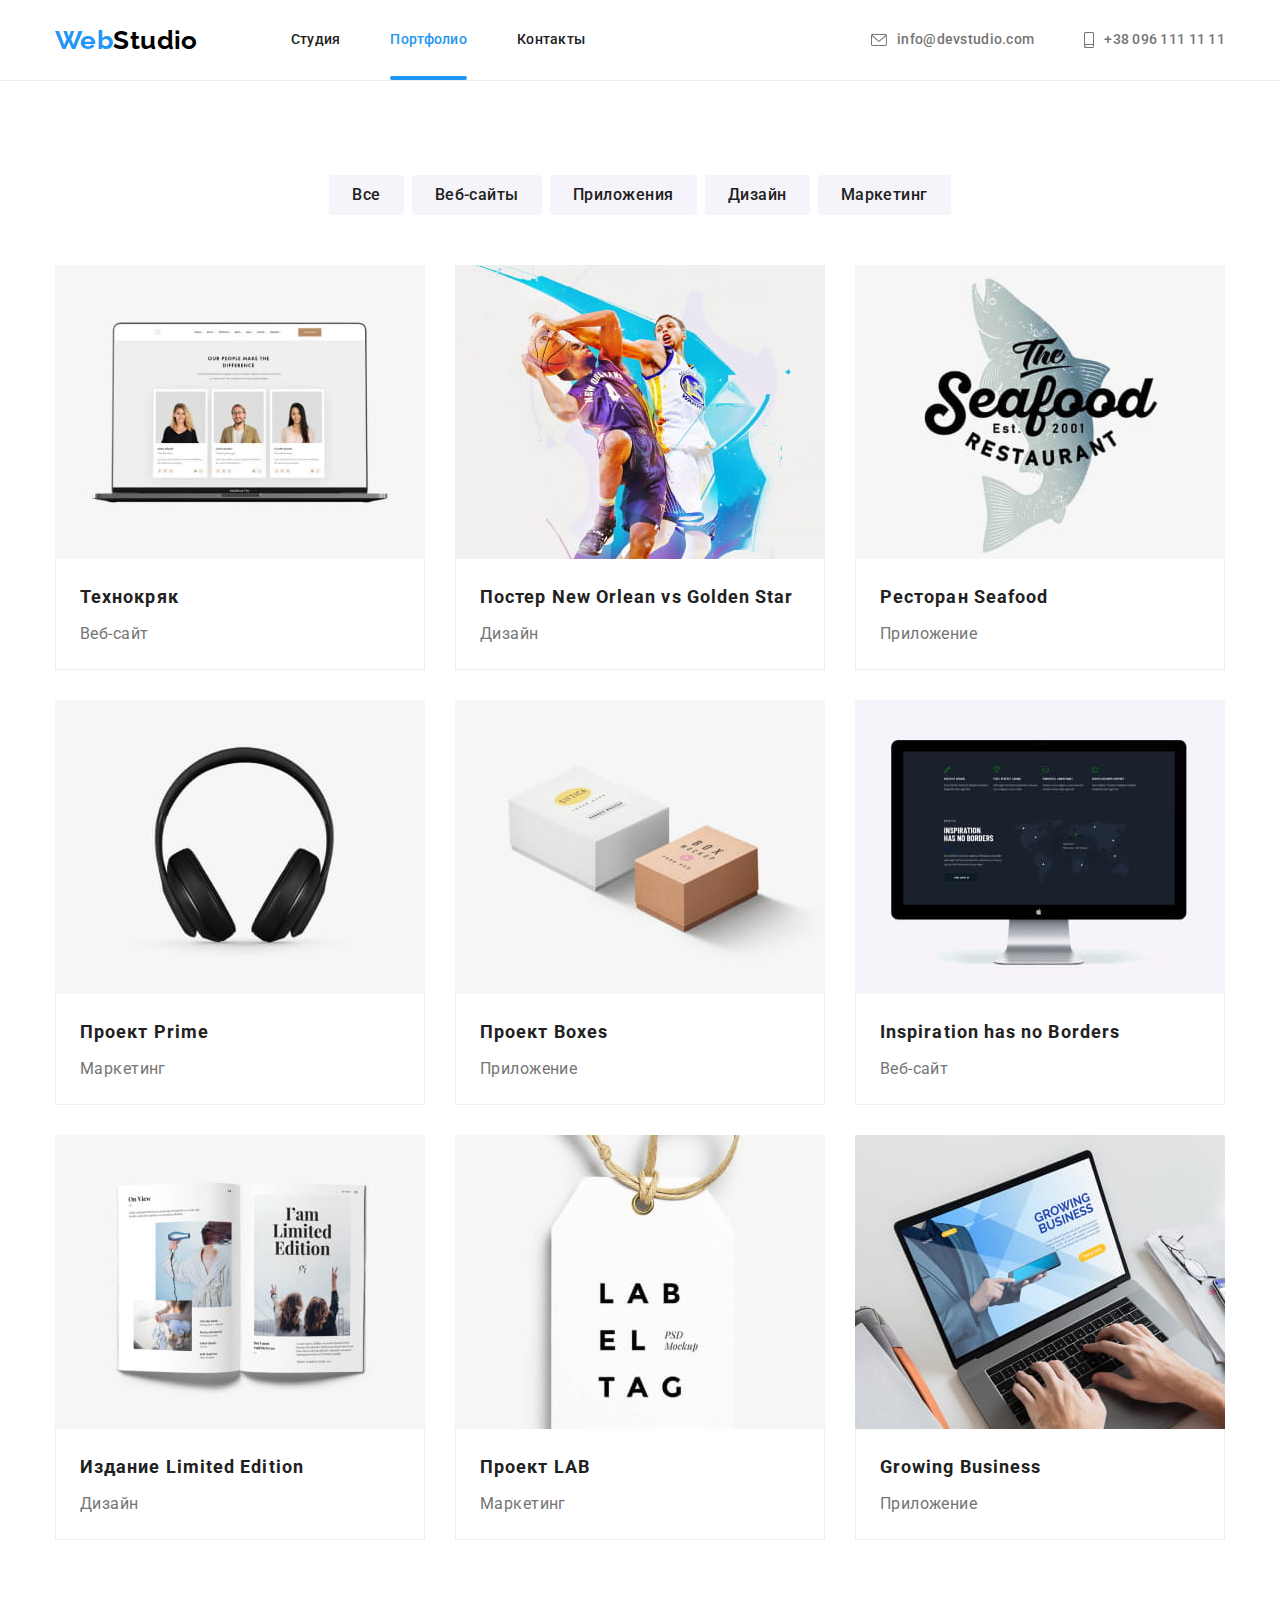
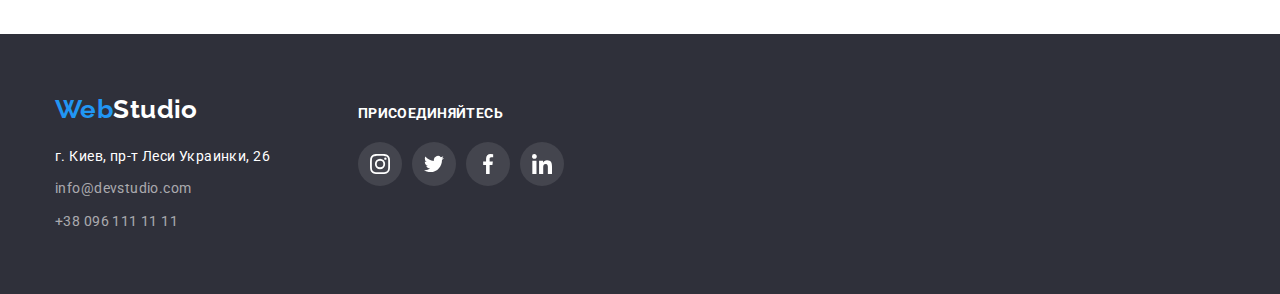
==== portfolio.html @ bdee9311 "commit" ====
<!DOCTYPE html>
<html lang="ru">
<head>
    <meta charset="UTF-8" />
    <meta http-equiv="X-UA-Compatible" content="IE=edge" />
    <meta name="viewport" content="width=device-width, initial-scale=1.0" />
    <title>Портфолио</title>
    <link rel="stylesheet" href="https://cdnjs.cloudflare.com/ajax/libs/modern-normalize/1.0.0/modern-normalize.min.css" />
    <link rel="preconnect" href="https://fonts.gstatic.com" />
    <link href="https://fonts.googleapis.com/css2?family=Raleway:wght@700&family=Roboto:wght@400;500;700;900&display=swap"
        rel="stylesheet" />
    <link rel="stylesheet" href="./css/styles.css" />
</head>
<body>
    <!--Навигация-->
  <header>
    <div class="container">
      <nav>
        <a class="logo" href="./index.html">Web<span class="accent-logo">Studio</span></a>
  
        <ul class="site-nav list">
          <li><a class="link menu-nav" href="./index.html">Студия</a></li>
          <li><a class="link current menu-nav" href="./portfolio.html">Портфолио</a></li>
          <li><a class="link menu-nav" href="">Контакты</a></li>
        </ul>
      </nav>
      <ul class="list contacts">
        <li><a class="link e-maile-phone" href="mailto:info@devstudio.com">
            <svg class="icon-contacts" width="16" height="12">
              <use href="./images/sprite.svg#icon-envelope"></use>
            </svg> info@devstudio.com</a></li>
        <li><a class="link e-maile-phone" href="tel:+380961111111">
            <svg class="icon-contacts" width="10" height="16">
              <use href="./images/sprite.svg#icon-smartphone"></use>
            </svg> +38 096 111 11 11</a></li>
      </ul>
    </div>
  </header>
    
    <main>
        <!--Портфолио работ-->
        <section class="section">
          <div class="container">
            <ul class="list filter">
                <li><button class="filter-button" type="button">Все</button></li>
                <li><button class="filter-button" type="button">Веб-сайты</button></li>
                <li><button class="filter-button" type="button">Приложения</button></li>
                <li><button class="filter-button" type="button">Дизайн</button></li>
                <li><button class="filter-button" type="button">Маркетинг</button></li>
            </ul>
            <ul class="list examples">
                <li>
                  <a class="link" href="">
                  <div class="portfolio-thumb">
                    <img src="./images/portfolio/img-1.jpg" alt="изображение веб-сайта" width="370" height="294">
                    <p class="portfolio-overlay">Технокряк это современная площадка распространения коронавируса. Компании используют эту платформу для цифрового
                      шпионажа и атак на защищённые сервера конкурентов.</p>
                  </div>
                  <div class="portfolio-card">
                    <h2 class="portfolio-title">Технокряк</h2>
                    <p class="type-portfolio">Веб-сайт</p>
                  </div>
                  </a>
                </li>
                <li>
                  <a class="link" href="">
                    <div class="portfolio-thumb">
                      <img src="./images/portfolio/img-2.jpg" alt="дизайн постера New Orlean" width="370" height="294">
                      <p class="portfolio-overlay">Технокряк это современная площадка распространения коронавируса. Компании используют эту платформу для цифрового
                          шпионажа и атак на защищённые сервера конкурентов.</p>
                    </div>
                    <div class="portfolio-card">
                      <h2 class="portfolio-title">Постер New Orlean vs Golden Star</h2>
                      <p class="type-portfolio">Дизайн</p>
                    </div>
                  </a>
                </li>
                <li>
                  <a class="link" href="">
                    <div class="portfolio-thumb">
                      <img src="./images/portfolio/img-3.jpg" alt="приложение ресторана Seafood" width="370" height="294">
                      <p class="portfolio-overlay">Технокряк это современная площадка распространения коронавируса. Компании используют эту платформу для цифрового
                          шпионажа и атак на защищённые сервера конкурентов.</p>
                    </div>
                    <div class="portfolio-card">
                      <h2 class="portfolio-title">Ресторан Seafood</h2>
                      <p class="type-portfolio">Приложение</p>
                    </div>
                  </a>
                </li>
                <li>
                  <a class="link" href="">
                    <div class="portfolio-thumb">
                      <img src="./images/portfolio/img-4.jpg" alt="изображение наушников" width="370" height="294">
                      <p class="portfolio-overlay">Технокряк это современная площадка распространения коронавируса. Компании используют эту платформу для цифрового
                          шпионажа и атак на защищённые сервера конкурентов.</p>
                    </div>
                    <div class="portfolio-card">
                      <h2 class="portfolio-title">Проект Prime</h2>
                      <p class="type-portfolio">Маркетинг</p>
                    </div>
                  </a>
                </li>
                <li>
                  <a class="link" href="">
                    <div class="portfolio-thumb">
                      <img src="./images/portfolio/img-5.jpg" alt="изображение коробок" width="370" height="294">
                      <p class="portfolio-overlay">Технокряк это современная площадка распространения коронавируса. Компании используют эту платформу для цифрового
                          шпионажа и атак на защищённые сервера конкурентов.</p>
                    </div>
                    <div class="portfolio-card">
                      <h2 class="portfolio-title">Проект Boxes</h2>
                      <p class="type-portfolio">Приложение</p>
                    </div>
                  </a>
                </li>
                <li>
                  <a class="link" href="">
                    <div class="portfolio-thumb">
                      <img src="./images/portfolio/img-6.jpg" alt="изображение страницы веб-сайта" width="370" height="294">
                      <p class="portfolio-overlay">Технокряк это современная площадка распространения коронавируса. Компании используют эту платформу для цифрового
                          шпионажа и атак на защищённые сервера конкурентов.</p>
                    </div>
                    <div class="portfolio-card">
                      <h2 class="portfolio-title">Inspiration has no Borders</h2>
                      <p class="type-portfolio">Веб-сайт</p>
                    </div>
                  </a>
                </li>
                <li>
                  <a class="link" href="">
                    <div class="portfolio-thumb">
                      <img src="./images/portfolio/img-7.jpg" alt="дизайн издания Limited Edition" width="370" height="294">
                      <p class="portfolio-overlay">Технокряк это современная площадка распространения коронавируса. Компании используют эту платформу для цифрового
                          шпионажа и атак на защищённые сервера конкурентов.</p>
                    </div>
                    <div class="portfolio-card">
                      <h2 class="portfolio-title">Издание Limited Edition</h2>
                      <p class="type-portfolio">Дизайн</p>
                    </div>
                  </a>
                </li>
                <li>
                  <a class="link" href="">
                    <div class="portfolio-thumb">
                      <img src="./images/portfolio/img-8.jpg" alt="изображение проекта LAB" width="370" height="294">
                      <p class="portfolio-overlay">Технокряк это современная площадка распространения коронавируса. Компании используют эту платформу для цифрового
                          шпионажа и атак на защищённые сервера конкурентов.</p>
                    </div>
                    <div class="portfolio-card">
                      <h2 class="portfolio-title">Проект LAB</h2>
                      <p class="type-portfolio">Маркетинг</p>
                    </div>
                  </a>
                </li>
                <li>
                  <a class="link" href="">
                    <div class="portfolio-thumb">
                      <img src="./images/portfolio/img-9.jpg" alt="приложение Growing Business" width="370" height="294">
                      <p class="portfolio-overlay">Технокряк это современная площадка распространения коронавируса. Компании используют эту платформу для цифрового
                          шпионажа и атак на защищённые сервера конкурентов.</p>
                    </div>
                    <div class="portfolio-card">
                      <h2 class="portfolio-title">Growing Business</h2>
                      <p class="type-portfolio">Приложение</p>
                    </div>
                  </a>
                </li>
            </ul>
          </div>
        </section>
    </main>

    <!--Подвал-->
    <footer class="dark-bg">
      <div class="container">
        <div>
          <a class="logo" href="./index.html">Web<span class="accent-logo-footer">Studio</span> </a>
          <address class="address-footer">
            <p>г. Киев, пр-т Леси Украинки, 26</p>
            <ul class="list">
              <li class="e-mail-footer"><a class="link e-mail-phone-footer"
                  href="mailto:info@devstudio.com">info@devstudio.com</a></li>
              <li><a class="link e-mail-phone-footer" href="tel:+380961111111">+38 096 111 11 11</a></li>
            </ul>
          </address>
        </div>
        <div class="social-links-footer">
          <h2 class="join">Присоединяйтесь</h2>
          <ul class="list social-links">
            <li>
              <a href="" target="_blank" rel="noopener noreferrer">
                <svg class="icon" width="20" height="20">
                  <use href="./images/sprite.svg#icon-instagram"></use>
                </svg>
              </a>
            </li>
            <li>
              <a href="" target="_blank" rel="noopener noreferrer">
                <svg class="icon" width="20" height="20">
                  <use href="./images/sprite.svg#icon-twitter"></use>
                </svg>
              </a>
            </li>
            <li>
              <a href="" target="_blank" rel="noopener noreferrer">
                <svg class="icon" width="20" height="20">
                  <use href="./images/sprite.svg#icon-facebook"></use>
                </svg>
              </a>
            </li>
            <li>
              <a href="" target="_blank" rel="noopener noreferrer">
                <svg class="icon" width="20" height="20">
                  <use href="./images/sprite.svg#icon-linkedin"></use>
                </svg>
              </a>
            </li>
          </ul>
        </div>
      </div>
    </footer>
    
</body>
</html>
---- css/styles.css ----
:root {
  --primary-text-color: #757575;
  --title-text-color: #212121;
  --accent-color: #2196f3;
  --dark-bg-text-color: #ffffff;
  --accent-button-color: #188ce8;
  --dark-bg-color: #2f303a;
  --hero-bg: #e5e5e5;
  --team-bg-color: #f5f4fa;
  --border-header: #ececec;
  --border-examples: #eeeeee;
  --icon-bg: #44454e;
  --icon-color: #afb1b8;
  --box-shadow: 0px 1px 3px rgba(0, 0, 0, 0.12), 0px 1px 1px rgba(0, 0, 0, 0.14), 0px 2px 1px rgba(0, 0, 0, 0.2);
  --box-shadow-btn: 0px 3px 1px rgba(0, 0, 0, 0.1), 0px 1px 2px rgba(0, 0, 0, 0.08), 0px 2px 2px rgba(0, 0, 0, 0.12);
  --box-shadow-examples: 0px 1px 1px rgba(0, 0, 0, 0.12), 0px 4px 4px rgba(0, 0, 0, 0.06),
    1px 4px 6px rgba(0, 0, 0, 0.16);

  --animation: 250ms cubic-bezier(0.4, 0, 0.2, 1);
}

html {
  box-sizing: border-box;
}

*,
*::after,
*::before {
  box-sizing: inherit;
}

body {
  font-family: 'Roboto', sans-serif;
  font-weight: 400;
  font-size: 14px;
  line-height: 1.71;
  letter-spacing: 0.03em;
  color: var(--primary-text-color);
}

h1,
h2,
h3,
h4,
h5,
h6,
p {
  margin-top: 0;
}

img {
  display: block;
  max-width: 100%;
  height: auto;
}

address {
  font-style: normal;
}

.visually-hidden {
  position: absolute !important;
  clip: rect(1px 1px 1px 1px);
  clip: rect(1px, 1px, 1px, 1px);
  padding: 0 !important;
  border: 0 !important;
  height: 1px !important;
  width: 1px !important;
  overflow: hidden;
}

.list {
  list-style: none;
  padding-left: 0;
  margin: 0;
}
.link {
  text-decoration: none;
  color: inherit;
}
.link:hover,
.link:focus {
  color: var(--accent-color);
}

.container {
  width: 1200px;
  margin-left: auto;
  margin-right: auto;
  padding-left: 15px;
  padding-right: 15px;
}

/* Верхняя линия - header */

.logo {
  font-family: 'Raleway', sans-serif;
  font-weight: 700;
  font-size: 26px;
  line-height: 1.19;
  color: var(--accent-color);
  text-decoration: none;
  margin-right: 93px;
}

.accent-logo {
  color: #000000;
}

/* Навигация сайта */

nav {
  display: inline-flex;
  align-items: center;
}

.site-nav {
  display: flex;
}

.current {
  position: relative;
}
.current::after {
  content: '';
  position: absolute;
  width: 100%;
  height: 4px;
  left: 0;
  bottom: 0;
  background-color: var(--accent-color);
  border-radius: 2px;
}

.contacts {
  display: inline-flex;
}

.site-nav > li:not(:first-child),
.contacts > li:not(:first-child) {
  margin-left: 50px;
}

.site-nav .link {
  color: var(--title-text-color);
  transition: color var(--animation);
}

.site-nav .link:hover,
.site-nav .link:focus {
  color: var(--accent-color);
}

.site-nav .link.current {
  color: var(--accent-color);
}

.menu-nav {
  font-weight: 500;
  font-size: 14px;
  line-height: 1.14;
  letter-spacing: 0.02em;
  color: var(--title-text-color);
  padding-top: 32px;
  padding-bottom: 32px;
  display: flex;
  align-items: center;
}

.e-maile-phone {
  font-weight: 500;
  font-size: 14px;
  line-height: 1.14;
  letter-spacing: 0.02em;
  color: var(--primary-text-color);
  transition: color var(--animation);
  padding-top: 32px;
  padding-bottom: 32px;
  display: flex;
  align-items: center;
}

.contacts .link:hover .e-maile-phone,
.contacts .link:focus .e-maile-phone {
  color: var(--accent-color);
}

.icon-contacts {
  margin-right: 10px;
  fill: var(--primary-text-color);
  transition: fill var(--animation);
}

.contacts .link:hover .icon-contacts,
.contacts .link:focus .icon-contacts {
  fill: var(--accent-color);
  /*stroke: var(--accent-color);*/
}

header {
  border-bottom: 1px solid var(--border-header);
}

header > .container {
  display: flex;
  justify-content: space-between;
  align-items: center;
}

/* Кнопка "Заказать услугу" */

.button {
  font-family: inherit;
  font-weight: 700;
  font-size: 16px;
  line-height: 1.87;
  letter-spacing: 0.06em;
  color: var(--dark-bg-text-color);
  background-color: var(--accent-color);
  cursor: pointer;

  min-width: 200px;
  min-height: 50px;
  border: transparent;
  border-radius: 4px;

  transition: background-color var(--animation);
}

.button:hover,
.button:focus {
  background-color: var(--accent-button-color);
}

/* Модальное окно - Modal window */

.backdrop {
  position: fixed;
  top: 0;
  left: 0;
  width: 100vw;
  height: 100vh;
  background-color: rgba(0, 0, 0, 0.2);
  opacity: 1;
  transition: opacity var(--animation), visibility var(--animation);
}

.backdrop.is-hidden {
  opacity: 0;
  visibility: hidden;
  pointer-events: none;
}

.backdrop.is-hidden .modal {
  transform: translate(-50%, -50%) scale(0.7);
}

.modal {
  position: absolute;
  top: 50%;
  left: 50%;
  transform: translate(-50%, -50%) scale(1);
  transition: transform var(--animation);
  min-width: 528px;
  min-height: 581px;
  background-color: var(--dark-bg-text-color);
  box-shadow: var(--box-shadow);
  border-radius: 4px;
}

.button-close {
  cursor: pointer;
  position: absolute;
  top: 8px;
  right: 8px;
  display: flex;
  justify-content: center;
  align-items: center;
  width: 30px;
  height: 30px;
  background-color: var(--dark-bg-text-color);
  border-radius: 50%;
  border: 1px solid rgba(0, 0, 0, 0.1);
  color: rgb(0, 0, 0);
}

/* Шапка главной страницы - hero block on main page */

.hero {
  background-color: var(--dark-bg-color);
  background-image: linear-gradient(to right, rgba(47, 48, 58, 0.4), rgba(47, 48, 58, 0.4)), url(../images/hero/img.jpg);
  background-repeat: no-repeat;
  background-position: center;
  background-size: cover;
  max-width: 1600px;
  margin-left: auto;
  margin-right: auto;

  color: var(--dark-bg-text-color);
  text-align: center;
  padding-bottom: 200px;
  padding-top: 200px;
}

.page-title {
  font-weight: 900;
  font-size: 44px;
  line-height: 1.36;
  text-align: center;
  letter-spacing: 0.06em;
  text-transform: uppercase;
  color: var(--dark-bg-text-color);

  width: 55%;
  margin-right: auto;
  margin-left: auto;
  margin-bottom: 30px;
}

.section-title {
  font-weight: 700;
  font-size: 36px;
  line-height: 1.17;
  text-align: center;
  color: var(--title-text-color);
}

/* Отступ - standoff */

.section {
  padding-top: 94px;
  padding-bottom: 94px;
}

/* Особенности - features */

.feature-icon {
  background-color: var(--team-bg-color);
  border-radius: 4px;
  margin-bottom: 30px;
  width: 270px;
  height: 120px;
  display: flex;
  justify-content: center;
  align-items: center;
}

.feature li {
  margin-left: 30px;
  flex-basis: calc((100%-90px) / 3);
}
.feature .list {
  display: flex;
  margin-left: -30px;
}

.feature-title {
  font-weight: 700;
  line-height: 1.14;
  text-transform: uppercase;
  color: var(--title-text-color);
  margin-bottom: 10px;
}

.feature-text {
  margin-bottom: 0;
}

/* Чем мы занимаемся - activities */

.activities {
  padding-top: 0;
}

.activities li {
  margin-left: 30px;
  flex-basis: calc((100%-90px) / 3);
}

.activities .list {
  display: flex;
  margin-left: -30px;
}

.activities .section-title {
  margin-bottom: 50px;
}

.activities-thumb {
  position: relative;
}

.activities-thumb p {
  position: absolute;

  bottom: 0;
  width: 100%;
  height: 70px;
  padding: 27px 0;
  margin-bottom: 0;

  font-weight: 700;
  line-height: 1.14;
  text-align: center;
  text-transform: uppercase;
  color: var(--dark-bg-text-color);
  background-color: rgba(47, 48, 58, 0.8);
}

/* Наша команда */

.team {
  background-color: var(--team-bg-color);
}

.team .section-title {
  margin-bottom: 50px;
}

.list.our-team {
  display: flex;
  margin-left: -30px;
  text-align: center;
}

.team-card {
  margin-left: 30px;
  flex-basis: calc((100%-90px) / 3);
  box-shadow: var(--box-shadow);
  border-radius: 0px 0px 4px 4px;
  background-color: var(--dark-bg-text-color);
}
.team-name {
  font-weight: 500;
  font-size: 16px;
  line-height: 1.19;
  text-align: center;
  color: var(--title-text-color);
}

.team-post {
  font-size: 16px;
  line-height: 1.19;
  text-align: center;
  margin-bottom: 0;
}

.team-card-text {
  padding-top: 30px;
  padding-bottom: 30px;
  padding-right: 10px;
  padding-left: 10px;
}

.team p {
  margin-bottom: 16px;
}

.social-links {
  display: inline-flex;
}

.social-links a {
  display: flex;
  justify-content: center;
  align-items: center;
  width: 44px;
  height: 44px;
  border-radius: 50%;
  transition: background-color var(--animation);
}
.social-links li:not(:last-child) {
  margin-right: 10px;
}
.social-links .icon {
  fill: var(--icon-color);
  transition: fill var(--animation);
}

.social-links a:hover,
.social-links a:focus {
  background-color: var(--accent-color);
}
.social-links a:hover .icon,
.social-links a:focus .icon {
  fill: var(--dark-bg-text-color);
}

/* Постоянные клиенты - Regular customers */

.customers .section-title {
  margin-bottom: 50px;
}
.customers .list {
  display: flex;
}

.customers li {
  width: calc((100%-30px * 5) / 6);
}

.customers li:not(:last-child) {
  margin-right: 30px;
}
.customers a {
  display: flex;
  /*width: 170px;*/
  height: 90px;
  justify-content: center;
  align-items: center;
  border: 1px solid rgba(175, 177, 184, 1);
  transition: border var(--animation);
}
.customers .icon {
  fill: var(--icon-color);
  transition: fill var(--animation);
}

.customers a:hover,
.customers a:focus {
  border: 1px solid var(--accent-color);
}
.customers a:hover .icon,
.customers a:focus .icon {
  fill: var(--accent-color);
}

/* Портфолио */

.filter {
  display: flex;
  justify-content: center;
  margin-bottom: 50px;
}

.filter > li:not(:first-child) {
  margin-left: 8px;
}

.filter-button {
  font-family: inherit;
  padding: 6px 22px;
  font-weight: 500;
  font-size: 16px;
  line-height: 1.62;
  text-align: center;
  letter-spacing: 0.03em;
  color: var(--title-text-color);
  background-color: var(--team-bg-color);
  /*border: 0;*/
  border: 1px solid transparent;
  border-radius: 4px;
  transition: color var(--animation), background-color var(--animation), box-shadow var(--animation);
}

.filter-button:hover,
.filter-button:focus {
  cursor: pointer;
  background-color: var(--accent-color);
  color: var(--dark-bg-text-color);
  box-shadow: var(--box-shadow-btn);
}

.examples {
  display: flex;
  flex-wrap: wrap;
  margin-left: -30px;
  margin-bottom: -30px;
}
.examples li {
  margin-left: 30px;
  margin-bottom: 30px;
  flex-basis: calc(100% / 3 - 30px);
}

/* Синий оверлей */

.portfolio-thumb {
  position: relative;
  overflow: hidden;
}

/*.portfolio-thumb::before {
  display: inline-block;
  content: '';
  position: absolute;
  top: 0;
  left: 0;
  width: 100%;
  height: 100%;
}*/

.portfolio-overlay {
  position: absolute;
  top: 0;
  left: 0;
  /*bottom: 0;
  right: 0;*/
  margin-bottom: 0;
  display: flex;
  align-items: center;
  padding: 63px 24px;
  width: 100%;
  height: 100%;
  font-size: 18px;
  line-height: 1.56;
  color: var(--dark-bg-text-color);
  background-color: rgba(33, 150, 243, 0.9);
  transform: translateY(100%);
  transition: transform var(--animation);
}

.portfolio-card {
  padding: 20px 24px;
  border-right: 1px solid var(--border-examples);
  border-bottom: 1px solid var(--border-examples);
  border-left: 1px solid var(--border-examples);
  /*background-color: var(--dark-bg-text-color);*/
}

.portfolio-title {
  font-weight: 700;
  font-size: 18px;
  line-height: 2;
  letter-spacing: 0.06em;
  color: var(--title-text-color);
  margin-bottom: 4px;
}

.type-portfolio {
  font-size: 16px;
  line-height: 1.87;
  margin-bottom: 0;
  color: var(--primary-text-color);
}

.examples a {
  display: inline-block;
  transition: box-shadow var(--animation);
}

.examples a:hover,
.examples a:focus {
  box-shadow: var(--box-shadow-examples);
}

.examples a:hover .portfolio-overlay,
.examples a:focus .portfolio-overlay {
  transform: translateY(0);
}

/* Подвал - Footer */

.dark-bg {
  background-color: var(--dark-bg-color);
  color: var(--dark-bg-text-color);
  padding-top: 60px;
  padding-bottom: 60px;
}

.dark-bg .container {
  display: flex;
  align-items: baseline;
}

.dark-bg .logo {
  display: flex;
  margin-bottom: 20px;
}

.accent-logo-footer {
  color: var(--dark-bg-text-color);
}

.address-footer p {
  margin-bottom: 9px;
}

.e-mail-footer {
  margin-bottom: 9px;
}
.e-mail-phone-footer {
  color: rgba(255, 255, 255, 0.6);
  transition: color var(--animation);
}

.join {
  color: var(--dark-bg-text-color);
  text-transform: uppercase;
  font-size: 14px;
  font-weight: 700;
  line-height: 1.14;
  letter-spacing: 0.03em;
  margin-bottom: 20px;
}
footer .social-links {
  display: inline-flex;
}
.social-links-footer {
  margin-left: 67px;
}
.social-links-footer .icon {
  fill: var(--dark-bg-text-color);
}
.social-links-footer a {
  background-color: var(--icon-bg);
}
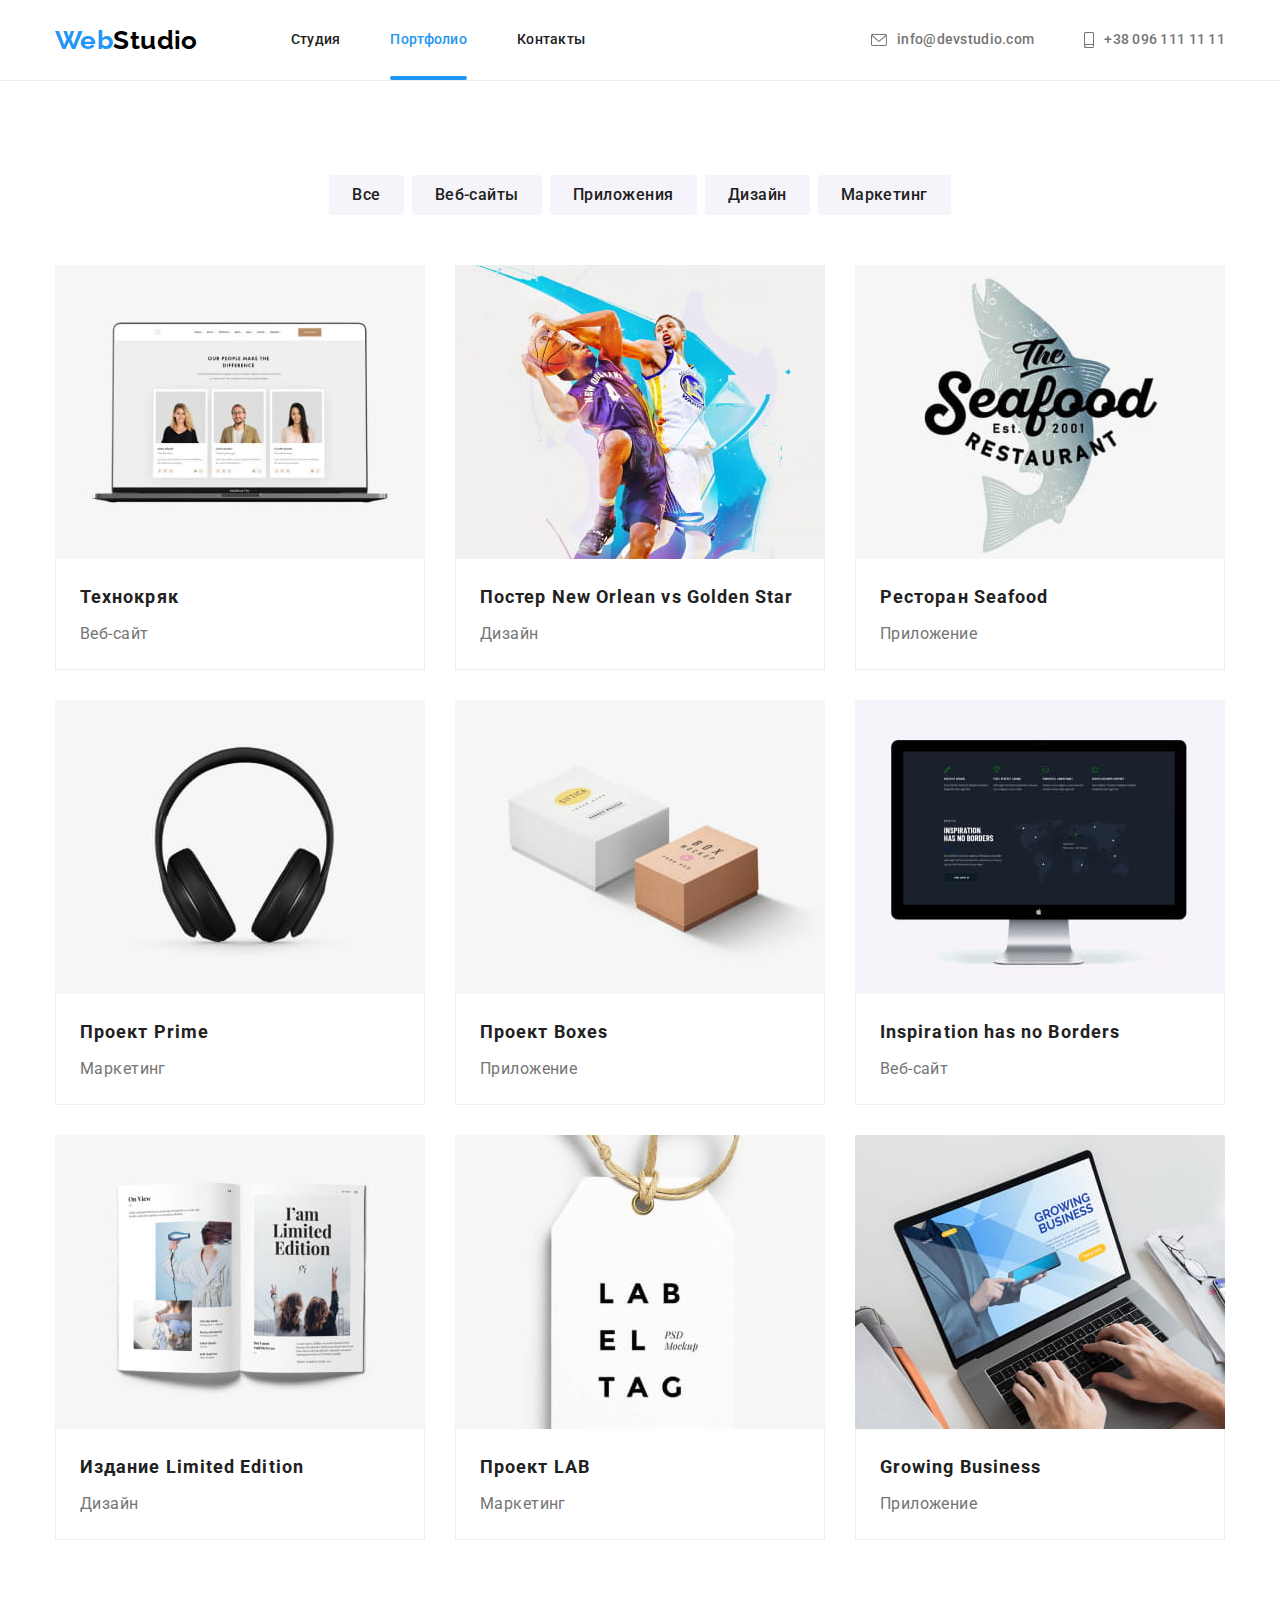
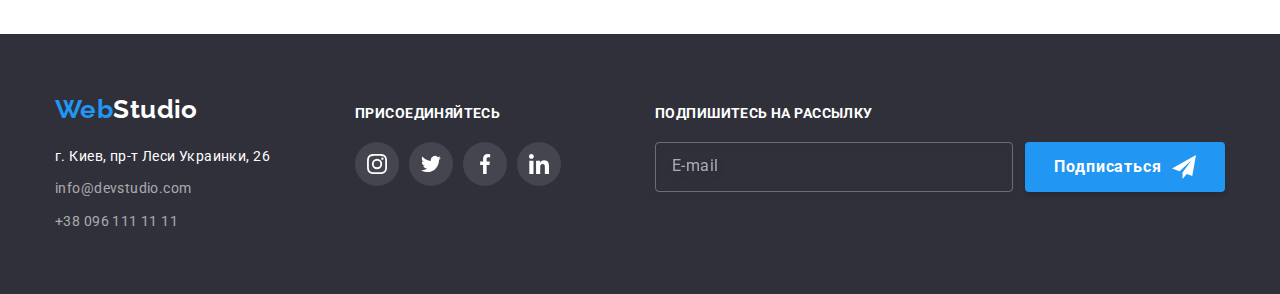
==== commit 781e376c: "commit hv6" ====
--- a/portfolio.html
+++ b/portfolio.html
@@ -1,15 +1,15 @@
 <!DOCTYPE html>
 <html lang="ru">
 <head>
-    <meta charset="UTF-8" />
-    <meta http-equiv="X-UA-Compatible" content="IE=edge" />
-    <meta name="viewport" content="width=device-width, initial-scale=1.0" />
+    <meta charset="UTF-8">
+    <meta http-equiv="X-UA-Compatible" content="IE=edge">
+    <meta name="viewport" content="width=device-width, initial-scale=1.0">
     <title>Портфолио</title>
-    <link rel="stylesheet" href="https://cdnjs.cloudflare.com/ajax/libs/modern-normalize/1.0.0/modern-normalize.min.css" />
-    <link rel="preconnect" href="https://fonts.gstatic.com" />
+    <link rel="stylesheet" href="https://cdnjs.cloudflare.com/ajax/libs/modern-normalize/1.0.0/modern-normalize.min.css">
+    <link rel="preconnect" href="https://fonts.gstatic.com">
     <link href="https://fonts.googleapis.com/css2?family=Raleway:wght@700&family=Roboto:wght@400;500;700;900&display=swap"
-        rel="stylesheet" />
-    <link rel="stylesheet" href="./css/styles.css" />
+        rel="stylesheet">
+    <link rel="stylesheet" href="./css/styles.css">
 </head>
 <body>
     <!--Навигация-->
@@ -174,13 +174,12 @@
     <!--Подвал-->
     <footer class="dark-bg">
       <div class="container">
-        <div>
+        <div class="address">
           <a class="logo" href="./index.html">Web<span class="accent-logo-footer">Studio</span> </a>
           <address class="address-footer">
             <p>г. Киев, пр-т Леси Украинки, 26</p>
             <ul class="list">
-              <li class="e-mail-footer"><a class="link e-mail-phone-footer"
-                  href="mailto:info@devstudio.com">info@devstudio.com</a></li>
+              <li class="e-mail-footer"><a class="link e-mail-phone-footer" href="mailto:info@devstudio.com">info@devstudio.com</a></li>
               <li><a class="link e-mail-phone-footer" href="tel:+380961111111">+38 096 111 11 11</a></li>
             </ul>
           </address>
@@ -218,6 +217,19 @@
             </li>
           </ul>
         </div>
+        <div class="subscription">
+          <h2 class="join">Подпишитесь на рассылку</h2>
+          <form class="signup-form">
+            <label for="email-form"></label>
+            <input type="email" name="email-form" id="email-form" class="email" placeholder="E-mail" required />
+            <button type="submit" class="button">
+              Подписаться
+              <svg class="icon" width="24" height="24">
+                <use href="./images/icons.svg#icon-subscribe"></use>
+              </svg>
+            </button>
+          </form>
+        </div>
       </div>
     </footer>
     
--- a/css/styles.css
+++ b/css/styles.css
@@ -110,7 +110,7 @@
 /* Навигация сайта */
 
 nav {
-  display: inline-flex;
+  display: flex;
   align-items: center;
 }
 
@@ -133,7 +133,7 @@
 }
 
 .contacts {
-  display: inline-flex;
+  display: flex;
 }
 
 .site-nav > li:not(:first-child),
@@ -210,6 +210,7 @@
 /* Кнопка "Заказать услугу" */
 
 .button {
+  cursor: pointer;
   font-family: inherit;
   font-weight: 700;
   font-size: 16px;
@@ -217,10 +218,9 @@
   letter-spacing: 0.06em;
   color: var(--dark-bg-text-color);
   background-color: var(--accent-color);
-  cursor: pointer;
 
   min-width: 200px;
-  min-height: 50px;
+  height: 50px;
   border: transparent;
   border-radius: 4px;
 
@@ -230,6 +230,32 @@
 .button:hover,
 .button:focus {
   background-color: var(--accent-button-color);
+}
+
+.button-close {
+  cursor: pointer;
+  position: absolute;
+  display: flex;
+  top: 8px;
+  right: 8px;
+  width: 30px;
+  height: 30px;
+  border-radius: 50%;
+  border: 1px solid rgba(0, 0, 0, 0.1);
+
+  justify-content: center;
+  align-items: center;
+  background-color: var(--dark-bg-text-color);
+}
+
+.button-close .icon {
+  fill: #000000;
+  transition: fill var(--animation);
+}
+
+.button-close:hover .icon,
+.button-close:focus .icon {
+  fill: var(--accent-color);
 }
 
 /* Модальное окно - Modal window */
@@ -242,6 +268,7 @@
   height: 100vh;
   background-color: rgba(0, 0, 0, 0.2);
   opacity: 1;
+  visibility: visible;
   transition: opacity var(--animation), visibility var(--animation);
 }
 
@@ -256,32 +283,176 @@
 }
 
 .modal {
+  min-width: 528px;
+  min-height: 581px;
+  background-color: var(--dark-bg-text-color);
+
   position: absolute;
   top: 50%;
   left: 50%;
   transform: translate(-50%, -50%) scale(1);
   transition: transform var(--animation);
-  min-width: 528px;
-  min-height: 581px;
-  background-color: var(--dark-bg-text-color);
+
+  padding: 40px;
+  z-index: 50;
+
   box-shadow: var(--box-shadow);
   border-radius: 4px;
 }
 
-.button-close {
+/* Modal form */
+
+.modal-title {
+  display: flex;
+  justify-content: center;
+  align-items: center;
+
+  font-weight: 700;
+  font-size: 20px;
+  line-height: 1.15;
+  text-align: center;
+  letter-spacing: 0.03em;
+  color: var(--title-text-color);
+  /*padding: 0;
+  margin: 0;*/
+  margin-bottom: 12px;
+}
+
+.modal-icon {
+  position: absolute;
+  bottom: 11px;
+  left: 12px;
+
+  fill: var(--title-text-color);
+  transition: fill var(--animation);
+}
+
+.form-field {
+  position: relative;
+  margin-bottom: 10px;
+}
+
+.form-label {
   cursor: pointer;
+  display: block;
+  font-size: 12px;
+  line-height: 1.17;
+  letter-spacing: 0.01em;
+  margin-bottom: 4px;
+}
+
+.form-input {
+  cursor: pointer;
+  display: block;
+  height: 40px;
+  width: 100%;
+
+  padding: 0 42px;
+
+  border: 1px solid rgba(33, 33, 33, 0.2);
+  border-radius: 4px;
+  resize: none;
+  transition: border var(--animation);
+}
+
+textarea.form-input {
+  height: 120px;
+  resize: none;
+  padding: 12px 16px;
+  margin-bottom: 20px;
+}
+
+.modal-form .form-input:hover,
+.modal-form .form-input:focus {
+  border-color: var(--accent-color);
+}
+
+.modal-form .form-input:hover + .modal-icon,
+.modal-form .form-input:focus + .modal-icon {
+  fill: var(--accent-color);
+}
+
+.form-input::placeholder {
+  font-weight: 400;
+  font-size: 14px;
+  line-height: 1.14;
+  letter-spacing: 0.01em;
+  color: rgba(117, 117, 117, 0.5);
+}
+
+.form-input:not(:placeholder-shown) {
+  font-size: 14px;
+  line-height: 1.14;
+  letter-spacing: 0.01em;
+}
+
+.form-field:focus-within .form-input {
+  border: 1px solid var(--accent-color);
+  outline: none;
+  /*color: var(--accent-color);*/
+}
+
+.form-field:focus-within .modal-icon {
+  fill: var(--accent-color);
+}
+
+.agreement {
+  position: relative;
+  margin-bottom: 30px;
+}
+
+.agreement input {
   position: absolute;
-  top: 8px;
-  right: 8px;
-  display: flex;
+  top: 0;
+  left: 0;
+  appearance: none;
+  cursor: pointer;
+}
+
+.agree-label {
+  display: flex;
+  align-items: center;
   justify-content: center;
-  align-items: center;
-  width: 30px;
-  height: 30px;
-  background-color: var(--dark-bg-text-color);
-  border-radius: 50%;
-  border: 1px solid rgba(0, 0, 0, 0.1);
-  color: rgb(0, 0, 0);
+}
+
+.agree-icon {
+  border: 2px solid var(--title-text-color);
+  border-radius: 2px;
+  fill: var(--dark-bg-text-color);
+  transition: fill var(--animation), border var(--animation);
+  margin-right: 7px;
+  cursor: pointer;
+  box-shadow: 0px 4px 4px rgba(0, 0, 0, 0.25);
+}
+
+.drop-shadow {
+  filter: drop-shadow(0px 4px 4px rgba(0, 0, 0, 0.25));
+}
+
+.modal-checkbox:focus + .agree-label .agree-icon {
+  border: 2px solid var(--accent-color);
+}
+
+.modal-checkbox:checked + .agree-label .agree-icon {
+  background-color: var(--accent-color);
+  border: 2px solid var(--accent-color);
+}
+
+.agreement a {
+  color: var(--accent-color);
+}
+
+form .button {
+  display: block;
+  margin-left: auto;
+  margin-right: auto;
+  box-shadow: 0px 4px 4px rgba(0, 0, 0, 0.15);
+}
+
+form .button:active {
+  background: var(--accent-button-color);
+  box-shadow: 0px 4px 4px rgba(0, 0, 0, 0.15);
+  /*outline: none;*/
 }
 
 /* Шапка главной страницы - hero block on main page */
@@ -347,7 +518,7 @@
 
 .feature li {
   margin-left: 30px;
-  flex-basis: calc((100%-90px) / 3);
+  flex-basis: calc((100% - 90px) / 3);
 }
 .feature .list {
   display: flex;
@@ -374,7 +545,7 @@
 
 .activities li {
   margin-left: 30px;
-  flex-basis: calc((100%-90px) / 3);
+  flex-basis: calc((100% - 90px) / 3);
 }
 
 .activities .list {
@@ -425,7 +596,7 @@
 
 .team-card {
   margin-left: 30px;
-  flex-basis: calc((100%-90px) / 3);
+  flex-basis: calc((100% - 90px) / 3);
   box-shadow: var(--box-shadow);
   border-radius: 0px 0px 4px 4px;
   background-color: var(--dark-bg-text-color);
@@ -496,7 +667,7 @@
 }
 
 .customers li {
-  width: calc((100%-30px * 5) / 6);
+  width: calc((100% - 30px * 5) / 6);
 }
 
 .customers li:not(:last-child) {
@@ -580,16 +751,6 @@
   overflow: hidden;
 }
 
-/*.portfolio-thumb::before {
-  display: inline-block;
-  content: '';
-  position: absolute;
-  top: 0;
-  left: 0;
-  width: 100%;
-  height: 100%;
-}*/
-
 .portfolio-overlay {
   position: absolute;
   top: 0;
@@ -661,7 +822,10 @@
 .dark-bg .container {
   display: flex;
   align-items: baseline;
-}
+  justify-content: space-between;
+}
+
+/* Контейнер Address */
 
 .dark-bg .logo {
   display: flex;
@@ -683,6 +847,8 @@
   color: rgba(255, 255, 255, 0.6);
   transition: color var(--animation);
 }
+
+/* Контейнер social-links-footer */
 
 .join {
   color: var(--dark-bg-text-color);
@@ -692,16 +858,78 @@
   line-height: 1.14;
   letter-spacing: 0.03em;
   margin-bottom: 20px;
-}
+  padding-top: 12px;
+}
+
 footer .social-links {
   display: inline-flex;
 }
-.social-links-footer {
-  margin-left: 67px;
-}
+
+/*.social-links-footer {
+  margin-left: 70px;
+}*/
+
 .social-links-footer .icon {
   fill: var(--dark-bg-text-color);
 }
 .social-links-footer a {
   background-color: var(--icon-bg);
 }
+
+/*  Контейнер Subscriotion */
+
+.subscription form {
+  display: flex;
+  flex-wrap: nowrap;
+}
+
+.button .icon {
+  fill: var(--dark-bg-text-color);
+  margin-left: 10px;
+}
+
+.subscription .button {
+  display: flex;
+  align-items: center;
+  justify-content: center;
+  margin-left: 12px;
+}
+.subscription input {
+  flex-grow: 2;
+  background-color: transparent;
+  border: 1px solid rgba(255, 255, 255, 0.3);
+  transition: border var(--animation);
+  filter: drop-shadow(0px 4px 4px rgba(0, 0, 0, 0.15));
+  border-radius: 4px;
+  padding-left: 16px;
+  color: var(--dark-bg-text-color);
+}
+
+.email::placeholder {
+  font-size: 16px;
+  line-height: 1.25;
+  letter-spacing: 0.03em;
+  color: rgba(255, 255, 255, 0.6);
+}
+
+.email:not(:placeholder-shown) {
+  font-size: 16px;
+  line-height: 1.25;
+  letter-spacing: 0.03em;
+}
+
+.signup-form > input:hover,
+.signup-form > input:focus {
+  border: 1px solid var(--accent-color);
+}
+
+/* Позиционирование контейнеров в футере */
+
+.address,
+.social-links-footer {
+  width: calc((50% - 45px) / 2);
+}
+
+.subscription {
+  width: calc((100% - 30px) / 2);
+}
